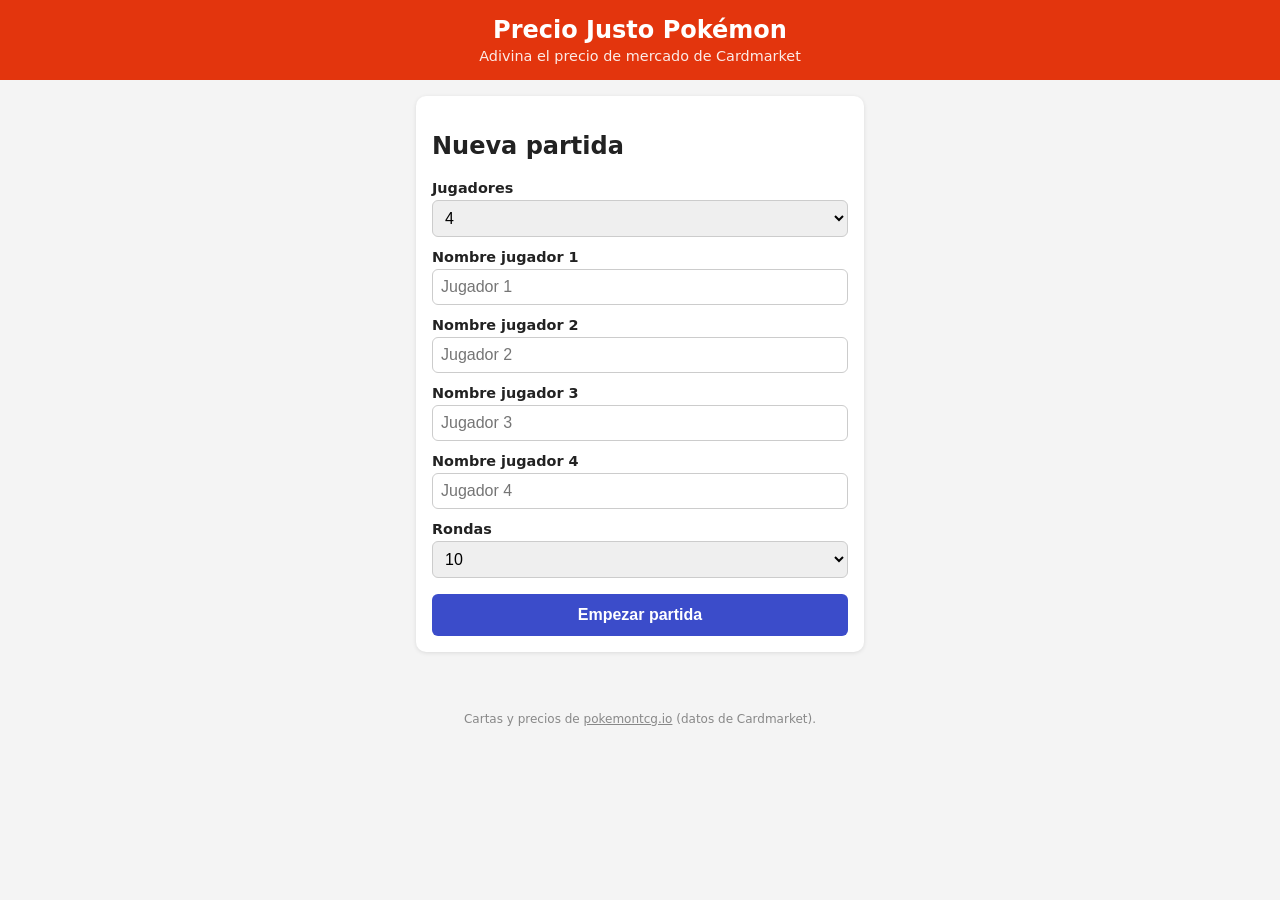
==== pokemon-precio-justo/index.html @ 6783f666 "Añade juego Precio Justo Pokémon Nuevo minijuego estático en pokemon-precio-justo/: adivina el preci" ====
<!DOCTYPE html>
<html lang="es">
<head>
<meta charset="UTF-8">
<meta name="viewport" content="width=device-width, initial-scale=1.0">
<title>Precio Justo Pokémon</title>
<link rel="stylesheet" href="style.css">
</head>
<body>
  <header>
    <h1>Precio Justo Pokémon</h1>
    <p class="subtitle">Adivina el precio de mercado de Cardmarket</p>
  </header>

  <main>
    <section id="screen-setup">
      <h2>Nueva partida</h2>

      <label for="num-players">Jugadores</label>
      <select id="num-players">
        <option value="1">1 (solitario)</option>
        <option value="2">2</option>
        <option value="3">3</option>
        <option value="4" selected>4</option>
      </select>

      <div id="player-names"></div>

      <label for="num-rounds">Rondas</label>
      <select id="num-rounds">
        <option value="5">5</option>
        <option value="10" selected>10</option>
        <option value="15">15</option>
      </select>

      <button id="btn-start">Empezar partida</button>
    </section>

    <section id="screen-round" hidden>
      <p id="round-info"></p>

      <div id="card-area">
        <img id="card-image" alt="Carta Pokémon">
        <div id="card-meta"></div>
      </div>

      <div id="guess-form"></div>

      <button id="btn-reveal">Revelar precio</button>

      <div id="reveal-area" hidden></div>

      <button id="btn-next" hidden>Siguiente carta</button>
    </section>

    <section id="screen-final" hidden>
      <h2>Resultado final</h2>
      <div id="final-ranking"></div>
      <button id="btn-restart">Jugar de nuevo</button>
    </section>

    <div id="error-box" hidden>
      <p id="error-msg"></p>
      <button id="btn-retry">Reintentar</button>
    </div>
  </main>

  <footer>
    <p>Cartas y precios de <a href="https://pokemontcg.io" target="_blank" rel="noopener">pokemontcg.io</a> (datos de Cardmarket).</p>
  </footer>

  <script src="game.js"></script>
</body>
</html>
---- pokemon-precio-justo/style.css ----
* { box-sizing: border-box; }

:root {
  --rojo: #e3350d;
  --amarillo: #ffcb05;
  --azul: #3b4cca;
  --fondo: #f4f4f4;
  --texto: #222;
}

body {
  margin: 0;
  font-family: system-ui, sans-serif;
  background: var(--fondo);
  color: var(--texto);
}

header {
  background: var(--rojo);
  color: #fff;
  padding: 1rem;
  text-align: center;
}

header h1 { margin: 0; font-size: 1.5rem; }
.subtitle { margin: .25rem 0 0; font-size: .9rem; opacity: .9; }

main {
  max-width: 480px;
  margin: 0 auto;
  padding: 1rem;
}

section {
  background: #fff;
  border-radius: 10px;
  padding: 1rem;
  margin-bottom: 1rem;
  box-shadow: 0 1px 4px rgba(0,0,0,.1);
}

label {
  display: block;
  margin-top: .75rem;
  font-weight: 600;
  font-size: .9rem;
}

select, input[type="number"], input[type="text"] {
  width: 100%;
  padding: .5rem;
  margin-top: .25rem;
  border: 1px solid #ccc;
  border-radius: 6px;
  font-size: 1rem;
}

button {
  width: 100%;
  padding: .75rem;
  margin-top: 1rem;
  border: none;
  border-radius: 6px;
  background: var(--azul);
  color: #fff;
  font-size: 1rem;
  font-weight: 600;
  cursor: pointer;
}

button:active { opacity: .85; }

#card-area {
  text-align: center;
}

#card-image {
  max-width: 100%;
  max-height: 360px;
  border-radius: 8px;
}

#card-meta {
  margin-top: .5rem;
  font-size: .9rem;
  color: #555;
}

.guess-row {
  display: flex;
  align-items: center;
  gap: .5rem;
  margin-top: .75rem;
}

.guess-row label {
  flex: 1;
  margin: 0;
}

.guess-row input {
  flex: 1;
  margin: 0;
}

#reveal-area {
  margin-top: 1rem;
  border-top: 1px solid #eee;
  padding-top: 1rem;
}

.result-row {
  display: flex;
  justify-content: space-between;
  padding: .35rem 0;
  border-bottom: 1px solid #f0f0f0;
  font-size: .95rem;
}

.result-row.winner {
  font-weight: 700;
  color: var(--rojo);
}

.real-price {
  font-size: 1.2rem;
  font-weight: 700;
  text-align: center;
  margin-bottom: .5rem;
}

#final-ranking .result-row:first-child {
  font-weight: 700;
  color: var(--rojo);
}

#error-box {
  background: #fff3f3;
  border: 1px solid #e3350d;
  border-radius: 10px;
  padding: 1rem;
  text-align: center;
}

footer {
  text-align: center;
  font-size: .75rem;
  color: #888;
  padding: 1rem;
}

footer a { color: #888; }
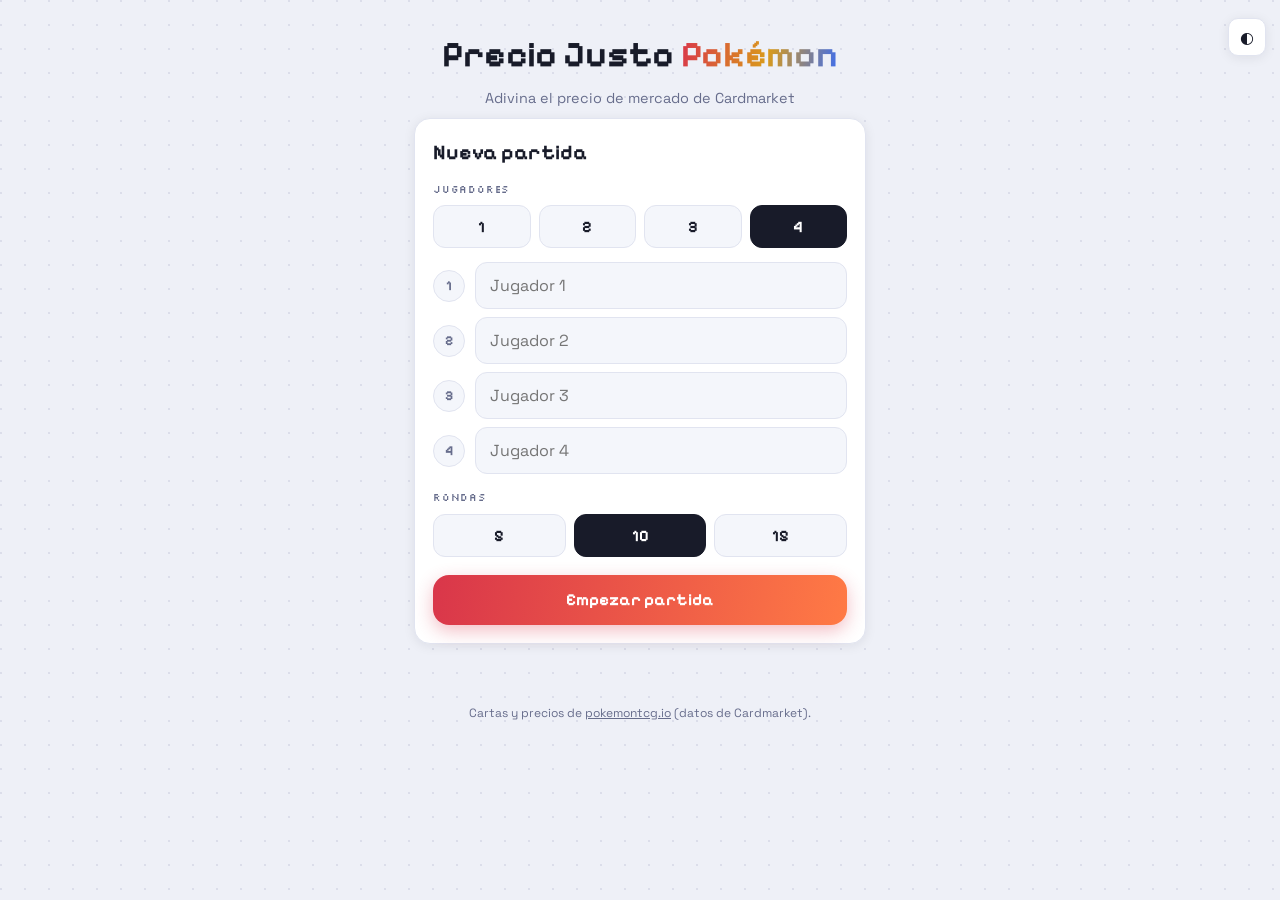
==== commit b85e26d3: "Rediseño visual pro: tokens, tipografía, modo oscuro y marcador Reescribe index.html/style.css con e" ====
--- a/pokemon-precio-justo/index.html
+++ b/pokemon-precio-justo/index.html
@@ -4,64 +4,79 @@
 <meta charset="UTF-8">
 <meta name="viewport" content="width=device-width, initial-scale=1.0">
 <title>Precio Justo Pokémon</title>
+<link rel="icon" href="data:image/svg+xml,%3Csvg xmlns='http://www.w3.org/2000/svg' viewBox='0 0 100 100'%3E%3Ctext y='.9em' font-size='90'%3E%F0%9F%83%8F%3C/text%3E%3C/svg%3E">
+<link rel="preconnect" href="https://fonts.googleapis.com">
+<link rel="preconnect" href="https://fonts.gstatic.com" crossorigin>
+<link href="https://fonts.googleapis.com/css2?family=Pixelify+Sans:wght@400..700&family=Space+Grotesk:wght@400;500;600;700&family=Silkscreen:wght@400;700&display=swap" rel="stylesheet">
 <link rel="stylesheet" href="style.css">
 </head>
 <body>
-  <header>
-    <h1>Precio Justo Pokémon</h1>
-    <p class="subtitle">Adivina el precio de mercado de Cardmarket</p>
+  <header class="topbar">
+    <button id="btn-theme" class="theme-toggle" aria-label="Cambiar tema" title="Cambiar tema">◐</button>
+    <div class="brand">
+      <h1>Precio Justo <span>Pokémon</span></h1>
+      <p class="subtitle">Adivina el precio de mercado de Cardmarket</p>
+    </div>
   </header>
 
   <main>
-    <section id="screen-setup">
+    <section id="screen-setup" class="panel">
       <h2>Nueva partida</h2>
 
-      <label for="num-players">Jugadores</label>
-      <select id="num-players">
-        <option value="1">1 (solitario)</option>
-        <option value="2">2</option>
-        <option value="3">3</option>
-        <option value="4" selected>4</option>
-      </select>
+      <div class="field">
+        <span class="field-label">Jugadores</span>
+        <div id="players-picker" class="segmented" role="group" aria-label="Número de jugadores">
+          <button type="button" class="segmented-option" data-value="1">1</button>
+          <button type="button" class="segmented-option" data-value="2">2</button>
+          <button type="button" class="segmented-option" data-value="3">3</button>
+          <button type="button" class="segmented-option" data-value="4">4</button>
+        </div>
+      </div>
 
-      <div id="player-names"></div>
+      <div id="player-names" class="player-names"></div>
 
-      <label for="num-rounds">Rondas</label>
-      <select id="num-rounds">
-        <option value="5">5</option>
-        <option value="10" selected>10</option>
-        <option value="15">15</option>
-      </select>
+      <div class="field">
+        <span class="field-label">Rondas</span>
+        <div id="rounds-picker" class="segmented" role="group" aria-label="Número de rondas">
+          <button type="button" class="segmented-option" data-value="5">5</button>
+          <button type="button" class="segmented-option" data-value="10">10</button>
+          <button type="button" class="segmented-option" data-value="15">15</button>
+        </div>
+      </div>
 
-      <button id="btn-start">Empezar partida</button>
+      <button id="btn-start" class="btn-cta">Empezar partida</button>
     </section>
 
-    <section id="screen-round" hidden>
-      <p id="round-info"></p>
-
-      <div id="card-area">
-        <img id="card-image" alt="Carta Pokémon">
-        <div id="card-meta"></div>
+    <section id="screen-round" class="panel" hidden>
+      <div class="round-header">
+        <span id="round-badge" class="badge"></span>
+        <div id="scoreboard" class="scoreboard"></div>
       </div>
 
-      <div id="guess-form"></div>
+      <div id="card-area" class="card-area">
+        <div id="card-skeleton" class="skeleton" hidden></div>
+        <img id="card-image" alt="Carta Pokémon" hidden>
+        <div id="card-meta" class="card-meta"></div>
+      </div>
 
-      <button id="btn-reveal">Revelar precio</button>
+      <div id="guess-form" class="guess-form"></div>
 
-      <div id="reveal-area" hidden></div>
+      <button id="btn-reveal" class="btn-cta">Revelar precio</button>
 
-      <button id="btn-next" hidden>Siguiente carta</button>
+      <div id="reveal-area" class="reveal-area" hidden></div>
+
+      <button id="btn-next" class="btn-cta" hidden>Siguiente carta</button>
     </section>
 
-    <section id="screen-final" hidden>
+    <section id="screen-final" class="panel" hidden>
       <h2>Resultado final</h2>
-      <div id="final-ranking"></div>
-      <button id="btn-restart">Jugar de nuevo</button>
+      <div id="final-ranking" class="ranking"></div>
+      <button id="btn-restart" class="btn-cta">Jugar de nuevo</button>
     </section>
 
-    <div id="error-box" hidden>
+    <div id="error-box" class="error-box" hidden>
       <p id="error-msg"></p>
-      <button id="btn-retry">Reintentar</button>
+      <button id="btn-retry" class="btn-secondary">Reintentar</button>
     </div>
   </main>
 
--- a/pokemon-precio-justo/style.css
+++ b/pokemon-precio-justo/style.css
@@ -1,152 +1,426 @@
+:root {
+  --f-display: 'Pixelify Sans', 'Trebuchet MS', system-ui, sans-serif;
+  --f-cuerpo: 'Space Grotesk', system-ui, -apple-system, sans-serif;
+  --f-mini: 'Silkscreen', 'Pixelify Sans', monospace;
+
+  --fondo: #eef0f7;
+  --panel: #ffffff;
+  --panel2: #f4f6fb;
+  --linea: #e1e4f0;
+  --borde-fuerte: #c1c8e2;
+  --tinta: #181b29;
+  --suave: #676d8c;
+  --rojo: #d9364a;
+  --oro: #d99a1b;
+  --verde: #1c9668;
+  --azul: #3c6df0;
+  --radio: 16px;
+  --sombra: 0 2px 12px rgba(24, 27, 41, .08);
+  --sobre-tinta: #ffffff;
+}
+
+@media (prefers-color-scheme: dark) {
+  :root:not([data-tema="claro"]) {
+    --fondo: #12131f;
+    --panel: #1b1d2d;
+    --panel2: #232538;
+    --linea: #313349;
+    --borde-fuerte: #474a68;
+    --tinta: #edeefb;
+    --suave: #9a9fc0;
+    --sombra: 0 2px 14px rgba(0, 0, 0, .4);
+    --sobre-tinta: #12131f;
+  }
+}
+:root[data-tema="oscuro"] {
+  --fondo: #12131f;
+  --panel: #1b1d2d;
+  --panel2: #232538;
+  --linea: #313349;
+  --borde-fuerte: #474a68;
+  --tinta: #edeefb;
+  --suave: #9a9fc0;
+  --sombra: 0 2px 14px rgba(0, 0, 0, .4);
+  --sobre-tinta: #12131f;
+}
+
 * { box-sizing: border-box; }
-
-:root {
-  --rojo: #e3350d;
-  --amarillo: #ffcb05;
-  --azul: #3b4cca;
-  --fondo: #f4f4f4;
-  --texto: #222;
-}
 
 body {
   margin: 0;
-  font-family: system-ui, sans-serif;
-  background: var(--fondo);
-  color: var(--texto);
-}
-
-header {
-  background: var(--rojo);
-  color: #fff;
-  padding: 1rem;
-  text-align: center;
-}
-
-header h1 { margin: 0; font-size: 1.5rem; }
-.subtitle { margin: .25rem 0 0; font-size: .9rem; opacity: .9; }
+  font-family: var(--f-cuerpo);
+  color: var(--tinta);
+  background-color: var(--fondo);
+  background-image: radial-gradient(circle at 1px 1px, rgba(120, 128, 168, .16) 1px, transparent 0);
+  background-size: 24px 24px;
+  min-height: 100vh;
+  line-height: 1.5;
+  -webkit-font-smoothing: antialiased;
+}
+
+button { font-family: inherit; cursor: pointer; border: 0; color: inherit; }
 
 main {
   max-width: 480px;
   margin: 0 auto;
-  padding: 1rem;
-}
-
-section {
-  background: #fff;
+  padding: 0 14px 24px;
+}
+
+.topbar {
+  position: relative;
+  text-align: center;
+  padding: 28px 14px 8px;
+}
+
+.theme-toggle {
+  position: absolute;
+  top: 18px;
+  right: 14px;
+  width: 38px;
+  height: 38px;
+  background: var(--panel);
+  border: 1.5px solid var(--linea);
   border-radius: 10px;
-  padding: 1rem;
-  margin-bottom: 1rem;
-  box-shadow: 0 1px 4px rgba(0,0,0,.1);
-}
-
-label {
+  box-shadow: var(--sombra);
+  font-size: 16px;
+  transition: .14s;
+}
+.theme-toggle:hover { border-color: var(--borde-fuerte); transform: translateY(-1px); }
+
+.brand h1 {
+  margin: 0;
+  font-family: var(--f-display);
+  font-weight: 700;
+  font-size: clamp(26px, 8vw, 36px);
+  letter-spacing: -.3px;
+}
+.brand h1 span {
+  background: linear-gradient(100deg, var(--rojo), var(--oro) 55%, var(--azul));
+  -webkit-background-clip: text;
+  background-clip: text;
+  color: transparent;
+}
+.subtitle {
+  margin: 6px 0 0;
+  color: var(--suave);
+  font-size: .9rem;
+}
+
+.panel {
+  background: var(--panel);
+  border: 1px solid var(--linea);
+  border-radius: var(--radio);
+  box-shadow: var(--sombra);
+  padding: 18px;
+  margin-bottom: 16px;
+}
+
+.panel h2 {
+  margin: 0 0 14px;
+  font-family: var(--f-display);
+  font-size: 1.3rem;
+}
+
+.field { margin-top: 16px; }
+.field:first-of-type { margin-top: 0; }
+.field-label {
   display: block;
-  margin-top: .75rem;
+  font-family: var(--f-mini);
+  font-size: .65rem;
+  letter-spacing: .8px;
+  text-transform: uppercase;
+  color: var(--suave);
+  margin-bottom: 8px;
+}
+
+.segmented {
+  display: flex;
+  gap: 8px;
+  flex-wrap: wrap;
+}
+.segmented-option {
+  flex: 1;
+  min-width: 44px;
+  padding: 11px 4px;
+  background: var(--panel2);
+  border: 1.5px solid var(--linea);
+  border-radius: 12px;
+  font-family: var(--f-display);
+  font-size: 1rem;
+  font-weight: 700;
+  color: var(--tinta);
+  transition: .14s;
+}
+.segmented-option:hover { border-color: var(--borde-fuerte); }
+.segmented-option[aria-pressed="true"] {
+  background: var(--tinta);
+  color: var(--sobre-tinta);
+  border-color: var(--tinta);
+}
+
+.player-names {
+  display: flex;
+  flex-direction: column;
+  gap: 8px;
+  margin-top: 14px;
+}
+.player-name-row {
+  display: flex;
+  align-items: center;
+  gap: 10px;
+}
+.player-avatar {
+  flex: 0 0 32px;
+  width: 32px;
+  height: 32px;
+  display: grid;
+  place-items: center;
+  border-radius: 50%;
+  background: var(--panel2);
+  border: 1.5px solid var(--linea);
+  font-family: var(--f-display);
+  font-weight: 700;
+  font-size: .85rem;
+  color: var(--suave);
+}
+.player-name-row input {
+  flex: 1;
+  min-width: 0;
+}
+
+input[type="text"], input[type="number"] {
+  width: 100%;
+  padding: 12px 14px;
+  font-size: 1rem;
+  font-family: inherit;
+  background: var(--panel2);
+  color: var(--tinta);
+  border: 1.5px solid var(--linea);
+  border-radius: 12px;
+  outline: none;
+}
+input[type="text"]:focus, input[type="number"]:focus { border-color: var(--azul); }
+
+.btn-cta {
+  width: 100%;
+  margin-top: 18px;
+  padding: 15px;
+  font-family: var(--f-display);
+  font-size: 1.05rem;
+  font-weight: 700;
+  color: #fff;
+  background: linear-gradient(100deg, var(--rojo), #ff7a45);
+  border-radius: var(--radio);
+  box-shadow: 0 6px 18px rgba(217, 54, 74, .32);
+  transition: transform .12s, box-shadow .12s;
+}
+.btn-cta:hover { transform: translateY(-1px); }
+.btn-cta:disabled {
+  opacity: .45;
+  box-shadow: none;
+  cursor: not-allowed;
+  transform: none;
+}
+
+.btn-secondary {
+  width: 100%;
+  margin-top: 10px;
+  padding: 12px;
+  font-size: .95rem;
   font-weight: 600;
-  font-size: .9rem;
-}
-
-select, input[type="number"], input[type="text"] {
-  width: 100%;
-  padding: .5rem;
-  margin-top: .25rem;
-  border: 1px solid #ccc;
-  border-radius: 6px;
-  font-size: 1rem;
-}
-
-button {
-  width: 100%;
-  padding: .75rem;
-  margin-top: 1rem;
-  border: none;
-  border-radius: 6px;
-  background: var(--azul);
-  color: #fff;
-  font-size: 1rem;
-  font-weight: 600;
-  cursor: pointer;
-}
-
-button:active { opacity: .85; }
-
-#card-area {
-  text-align: center;
+  background: var(--panel);
+  border: 1.5px solid var(--linea);
+  border-radius: var(--radio);
+  color: var(--tinta);
+}
+.btn-secondary:hover { border-color: var(--borde-fuerte); }
+
+.round-header {
+  display: flex;
+  align-items: center;
+  justify-content: space-between;
+  gap: 10px;
+  margin-bottom: 14px;
+}
+
+.badge {
+  flex: 0 0 auto;
+  font-family: var(--f-mini);
+  font-size: .7rem;
+  letter-spacing: .5px;
+  padding: 6px 10px;
+  border-radius: 999px;
+  background: var(--panel2);
+  border: 1.5px solid var(--linea);
+  color: var(--suave);
+}
+
+.scoreboard {
+  display: flex;
+  gap: 6px;
+  overflow-x: auto;
+  flex: 1;
+  justify-content: flex-end;
+}
+.score-chip {
+  flex: 0 0 auto;
+  display: flex;
+  align-items: center;
+  gap: 5px;
+  padding: 5px 9px;
+  border-radius: 999px;
+  background: var(--panel2);
+  border: 1.5px solid var(--linea);
+  font-size: .75rem;
+  white-space: nowrap;
+}
+.score-chip.leader {
+  border-color: var(--oro);
+  background: rgba(217, 154, 27, .12);
+}
+.score-chip b { font-family: var(--f-display); }
+
+.card-area { text-align: center; }
+
+.card-meta {
+  margin-top: 10px;
+  font-size: .92rem;
+  color: var(--suave);
+  min-height: 1.4em;
 }
 
 #card-image {
   max-width: 100%;
-  max-height: 360px;
-  border-radius: 8px;
-}
-
-#card-meta {
-  margin-top: .5rem;
-  font-size: .9rem;
-  color: #555;
-}
-
+  max-height: 340px;
+  border-radius: 12px;
+  box-shadow: 0 10px 26px rgba(24, 27, 41, .22);
+}
+
+#card-skeleton {
+  width: 245px;
+  max-width: 100%;
+  height: 340px;
+  margin: 0 auto;
+  border-radius: 12px;
+  background: linear-gradient(90deg, var(--panel2) 25%, var(--linea) 50%, var(--panel2) 75%);
+  background-size: 200% 100%;
+  animation: skeleton-pulse 1.4s ease-in-out infinite;
+}
+
+@keyframes skeleton-pulse {
+  0% { background-position: 200% 0; }
+  100% { background-position: -200% 0; }
+}
+
+.guess-form {
+  display: flex;
+  flex-direction: column;
+  gap: 10px;
+  margin-top: 16px;
+}
 .guess-row {
   display: flex;
   align-items: center;
-  gap: .5rem;
-  margin-top: .75rem;
-}
-
+  gap: 10px;
+}
 .guess-row label {
+  flex: 0 0 34%;
+  font-size: .88rem;
+  font-weight: 600;
+  overflow: hidden;
+  text-overflow: ellipsis;
+  white-space: nowrap;
+}
+.guess-row .input-euro {
+  position: relative;
   flex: 1;
-  margin: 0;
-}
-
-.guess-row input {
-  flex: 1;
-  margin: 0;
-}
-
-#reveal-area {
-  margin-top: 1rem;
-  border-top: 1px solid #eee;
-  padding-top: 1rem;
+}
+.guess-row .input-euro::after {
+  content: '€';
+  position: absolute;
+  right: 14px;
+  top: 50%;
+  transform: translateY(-50%);
+  color: var(--suave);
+  pointer-events: none;
+}
+.guess-row input { padding-right: 30px; }
+
+.reveal-area {
+  margin-top: 16px;
+  padding-top: 16px;
+  border-top: 1px dashed var(--linea);
+}
+
+.real-price {
+  text-align: center;
+  margin-bottom: 12px;
+}
+.real-price .label {
+  display: block;
+  font-family: var(--f-mini);
+  font-size: .65rem;
+  letter-spacing: .8px;
+  text-transform: uppercase;
+  color: var(--suave);
+}
+.real-price .amount {
+  font-family: var(--f-display);
+  font-size: 2rem;
+  color: var(--oro);
 }
 
 .result-row {
   display: flex;
+  align-items: center;
   justify-content: space-between;
-  padding: .35rem 0;
-  border-bottom: 1px solid #f0f0f0;
-  font-size: .95rem;
-}
-
+  gap: 10px;
+  padding: 10px 12px;
+  border-radius: 12px;
+  background: var(--panel2);
+  border: 1.5px solid var(--linea);
+  margin-top: 6px;
+  font-size: .92rem;
+}
+.result-row .points {
+  font-family: var(--f-display);
+  font-weight: 700;
+}
 .result-row.winner {
-  font-weight: 700;
-  color: var(--rojo);
-}
-
-.real-price {
-  font-size: 1.2rem;
-  font-weight: 700;
+  border-color: var(--oro);
+  background: rgba(217, 154, 27, .12);
+}
+.result-row.winner .points { color: var(--oro); }
+
+.ranking .result-row {
+  padding: 12px 14px;
+}
+.ranking .result-row:first-child {
+  border-color: var(--oro);
+  background: rgba(217, 154, 27, .14);
+}
+.ranking .rank {
+  font-family: var(--f-display);
+  font-weight: 700;
+  color: var(--suave);
+  margin-right: 8px;
+}
+.ranking .result-row:first-child .rank { color: var(--oro); }
+
+.error-box {
+  background: var(--panel);
+  border: 1.5px solid var(--rojo);
+  border-radius: var(--radio);
+  box-shadow: var(--sombra);
+  padding: 16px;
   text-align: center;
-  margin-bottom: .5rem;
-}
-
-#final-ranking .result-row:first-child {
-  font-weight: 700;
-  color: var(--rojo);
-}
-
-#error-box {
-  background: #fff3f3;
-  border: 1px solid #e3350d;
-  border-radius: 10px;
-  padding: 1rem;
-  text-align: center;
-}
+}
+.error-box p { margin: 0; font-size: .92rem; }
 
 footer {
   text-align: center;
   font-size: .75rem;
-  color: #888;
-  padding: 1rem;
-}
-
-footer a { color: #888; }
+  color: var(--suave);
+  padding: 8px 14px 24px;
+}
+footer a { color: var(--suave); }
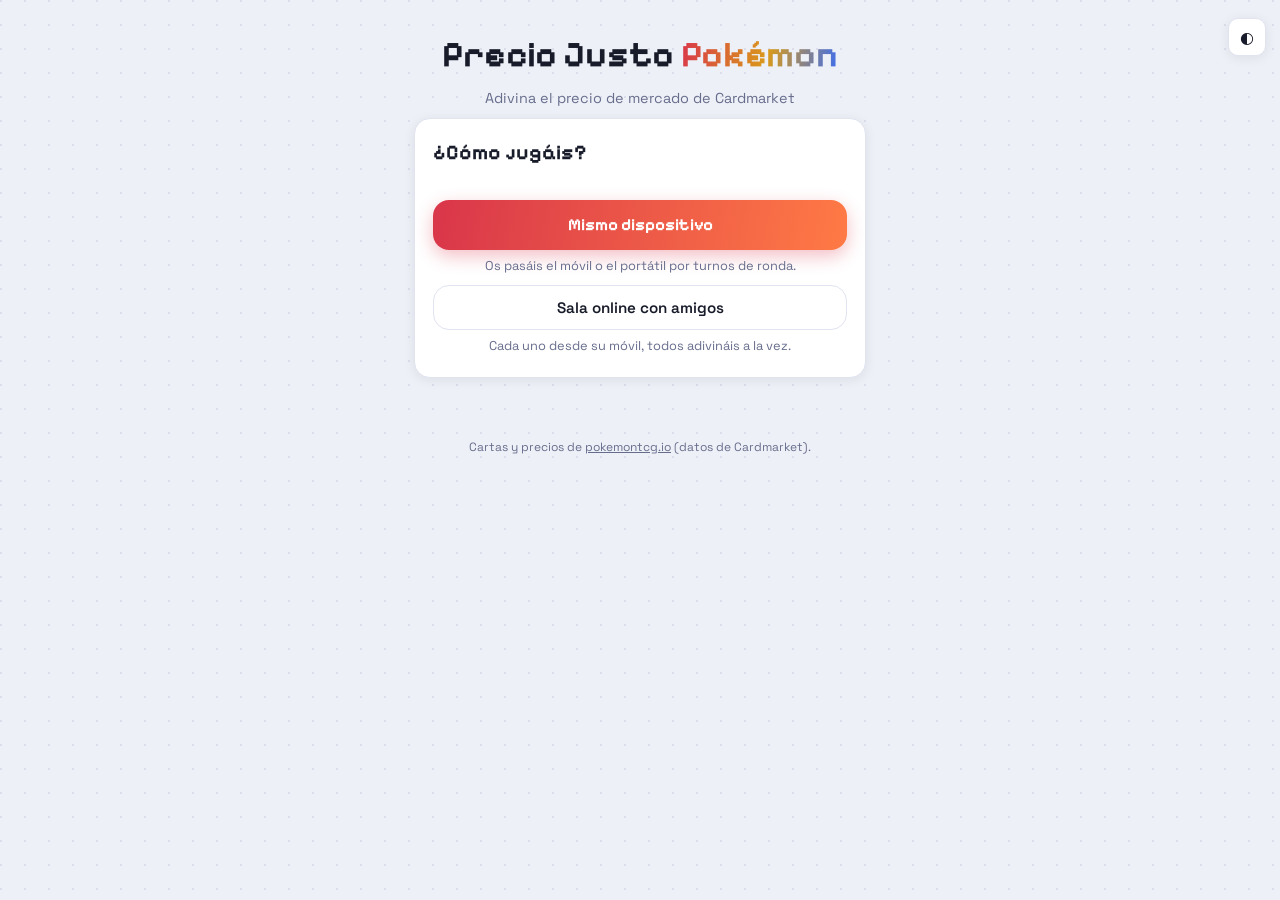
==== commit 83c7b366: "Añade modo sala online (varios dispositivos, simultáneo) Nuevo selector de modo: mismo dispositivo (" ====
--- a/pokemon-precio-justo/index.html
+++ b/pokemon-precio-justo/index.html
@@ -20,7 +20,16 @@
   </header>
 
   <main>
-    <section id="screen-setup" class="panel">
+    <section id="screen-modo" class="panel">
+      <h2>¿Cómo jugáis?</h2>
+      <button id="btn-modo-local" class="btn-cta">Mismo dispositivo</button>
+      <p class="modo-desc">Os pasáis el móvil o el portátil por turnos de ronda.</p>
+      <button id="btn-modo-online" class="btn-secondary">Sala online con amigos</button>
+      <p class="modo-desc">Cada uno desde su móvil, todos adivináis a la vez.</p>
+    </section>
+
+    <section id="screen-setup" class="panel" hidden>
+      <button type="button" id="btn-setup-volver" class="btn-volver">← Cambiar modo</button>
       <h2>Nueva partida</h2>
 
       <div class="field">
@@ -78,6 +87,81 @@
       <p id="error-msg"></p>
       <button id="btn-retry" class="btn-secondary">Reintentar</button>
     </div>
+
+    <!-- Sala online: pantallas independientes de las del modo mismo dispositivo -->
+    <section id="screen-online-setup" class="panel" hidden>
+      <button type="button" id="btn-online-volver" class="btn-volver">← Cambiar modo</button>
+      <h2>Sala online</h2>
+
+      <div class="field">
+        <span class="field-label">Tu nombre</span>
+        <input type="text" id="online-nombre" placeholder="Tu nombre">
+      </div>
+
+      <button id="btn-crear-sala" class="btn-cta">Crear sala nueva</button>
+
+      <div class="separador"><span>o</span></div>
+
+      <div class="field">
+        <span class="field-label">Código de sala</span>
+        <input type="text" id="online-codigo" class="codigo-input" placeholder="ABCD" maxlength="4" autocapitalize="characters">
+      </div>
+      <button id="btn-unirse-sala" class="btn-secondary">Unirse a una sala</button>
+    </section>
+
+    <section id="screen-lobby" class="panel" hidden>
+      <p class="field-label">Código de sala</p>
+      <p id="lobby-codigo" class="codigo-sala"></p>
+
+      <div id="lobby-jugadores" class="lobby-jugadores"></div>
+
+      <div id="lobby-config-host" hidden>
+        <div class="field">
+          <span class="field-label">Rondas</span>
+          <div id="lobby-rondas-picker" class="segmented" role="group" aria-label="Número de rondas">
+            <button type="button" class="segmented-option" data-value="5">5</button>
+            <button type="button" class="segmented-option" data-value="10">10</button>
+            <button type="button" class="segmented-option" data-value="15">15</button>
+          </div>
+        </div>
+        <button id="btn-lobby-empezar" class="btn-cta">Empezar partida</button>
+      </div>
+      <p id="lobby-espera-msg" class="modo-desc" hidden>Esperando a que el anfitrión empiece la partida…</p>
+    </section>
+
+    <section id="screen-online-round" class="panel" hidden>
+      <div class="round-header">
+        <span id="online-round-badge" class="badge"></span>
+        <div id="online-scoreboard" class="scoreboard"></div>
+      </div>
+
+      <div id="online-card-area" class="card-area">
+        <div id="online-card-skeleton" class="skeleton" hidden></div>
+        <img id="online-card-image" alt="Carta Pokémon" hidden>
+        <div id="online-card-meta" class="card-meta"></div>
+      </div>
+
+      <div id="online-guess-form" class="guess-form"></div>
+      <p id="online-espera-respuestas" class="modo-desc" hidden></p>
+
+      <button id="btn-online-enviar" class="btn-cta">Enviar estimación</button>
+
+      <div id="online-reveal-area" class="reveal-area" hidden></div>
+
+      <button id="btn-online-siguiente" class="btn-cta" hidden>Siguiente carta</button>
+      <p id="online-espera-siguiente" class="modo-desc" hidden>Esperando a que el anfitrión pase de ronda…</p>
+    </section>
+
+    <section id="screen-online-final" class="panel" hidden>
+      <h2>Resultado final</h2>
+      <div id="online-final-ranking" class="ranking"></div>
+      <button id="btn-online-restart" class="btn-cta">Volver al inicio</button>
+    </section>
+
+    <div id="online-error-box" class="error-box" hidden>
+      <p id="online-error-msg"></p>
+      <button id="btn-online-retry" class="btn-secondary">Volver a intentar</button>
+    </div>
   </main>
 
   <footer>
@@ -85,5 +169,6 @@
   </footer>
 
   <script src="game.js"></script>
+  <script src="sala.js"></script>
 </body>
 </html>
--- a/pokemon-precio-justo/style.css
+++ b/pokemon-precio-justo/style.css
@@ -424,3 +424,80 @@
   padding: 8px 14px 24px;
 }
 footer a { color: var(--suave); }
+
+/* ── Selector de modo y sala online ───────────────────────────────── */
+.modo-desc {
+  margin: 6px 0 0;
+  font-size: .8rem;
+  color: var(--suave);
+  text-align: center;
+}
+.modo-desc:last-of-type { margin-bottom: 4px; }
+
+.btn-volver {
+  background: none;
+  padding: 0;
+  margin-bottom: 12px;
+  font-size: .82rem;
+  font-weight: 600;
+  color: var(--suave);
+}
+.btn-volver:hover { color: var(--tinta); }
+
+.separador {
+  display: flex;
+  align-items: center;
+  gap: 10px;
+  margin: 18px 0;
+  color: var(--suave);
+  font-size: .8rem;
+}
+.separador::before, .separador::after {
+  content: '';
+  flex: 1;
+  height: 1px;
+  background: var(--linea);
+}
+
+.codigo-input {
+  text-align: center;
+  font-family: var(--f-mini);
+  font-size: 1.3rem;
+  letter-spacing: 6px;
+  text-transform: uppercase;
+}
+
+.codigo-sala {
+  text-align: center;
+  font-family: var(--f-mini);
+  font-size: 2rem;
+  letter-spacing: 8px;
+  color: var(--azul);
+  margin: 4px 0 18px;
+}
+
+.lobby-jugadores {
+  display: flex;
+  flex-direction: column;
+  gap: 8px;
+  margin-bottom: 18px;
+}
+.lobby-jugador {
+  display: flex;
+  align-items: center;
+  justify-content: space-between;
+  padding: 10px 14px;
+  border-radius: 12px;
+  background: var(--panel2);
+  border: 1.5px solid var(--linea);
+  font-size: .92rem;
+}
+.punto-estado {
+  width: 9px;
+  height: 9px;
+  border-radius: 50%;
+  background: var(--verde);
+  flex: 0 0 auto;
+}
+.lobby-jugador.desconectado { opacity: .55; }
+.lobby-jugador.desconectado .punto-estado { background: var(--suave); }
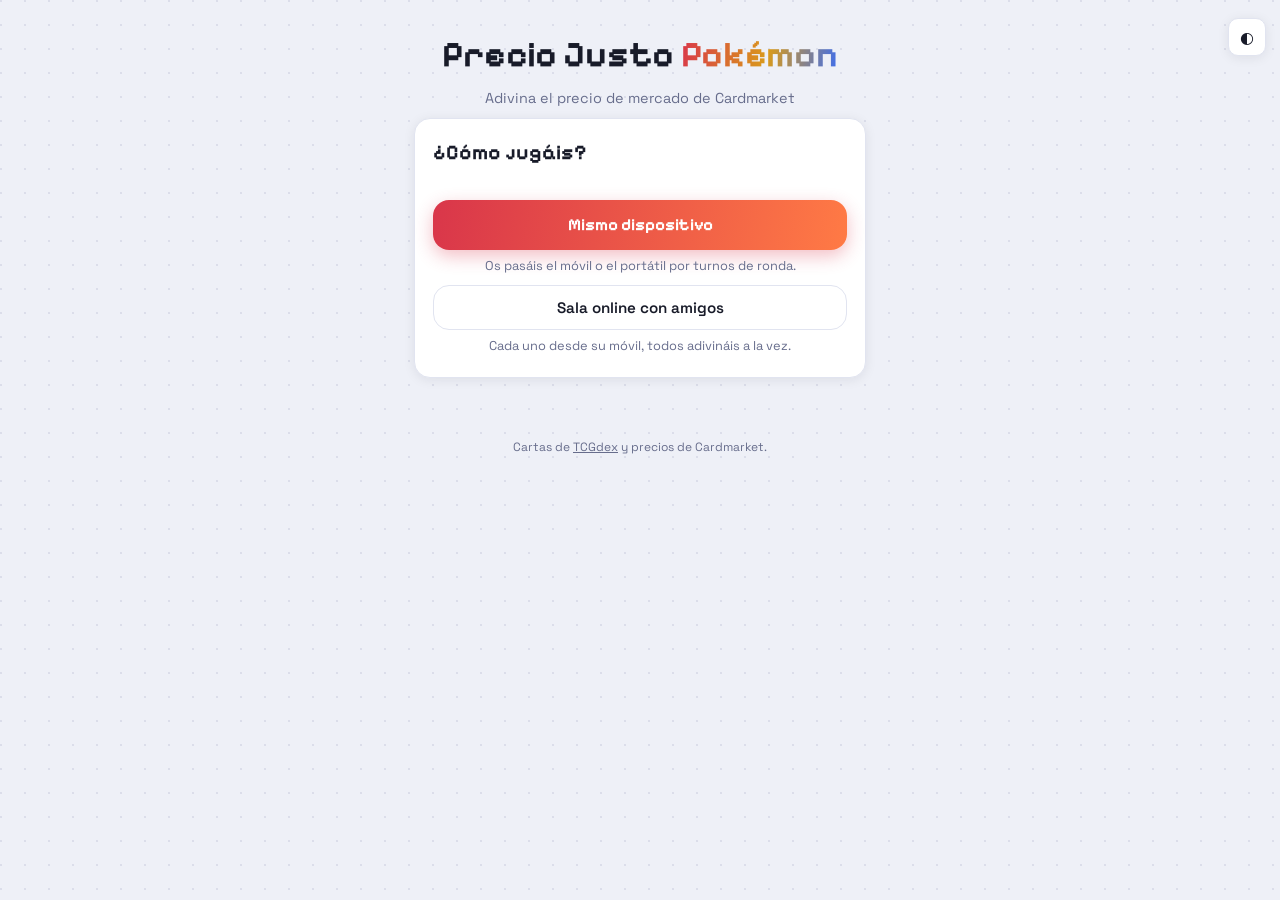
==== commit 4a5dbd35: "Migrate card data and Cardmarket prices to TCGdex" ====
--- a/pokemon-precio-justo/index.html
+++ b/pokemon-precio-justo/index.html
@@ -165,7 +165,7 @@
   </main>
 
   <footer>
-    <p>Cartas y precios de <a href="https://pokemontcg.io" target="_blank" rel="noopener">pokemontcg.io</a> (datos de Cardmarket).</p>
+    <p>Cartas de <a href="https://tcgdex.dev" target="_blank" rel="noopener">TCGdex</a> y precios de Cardmarket.</p>
   </footer>
 
   <script src="game.js"></script>
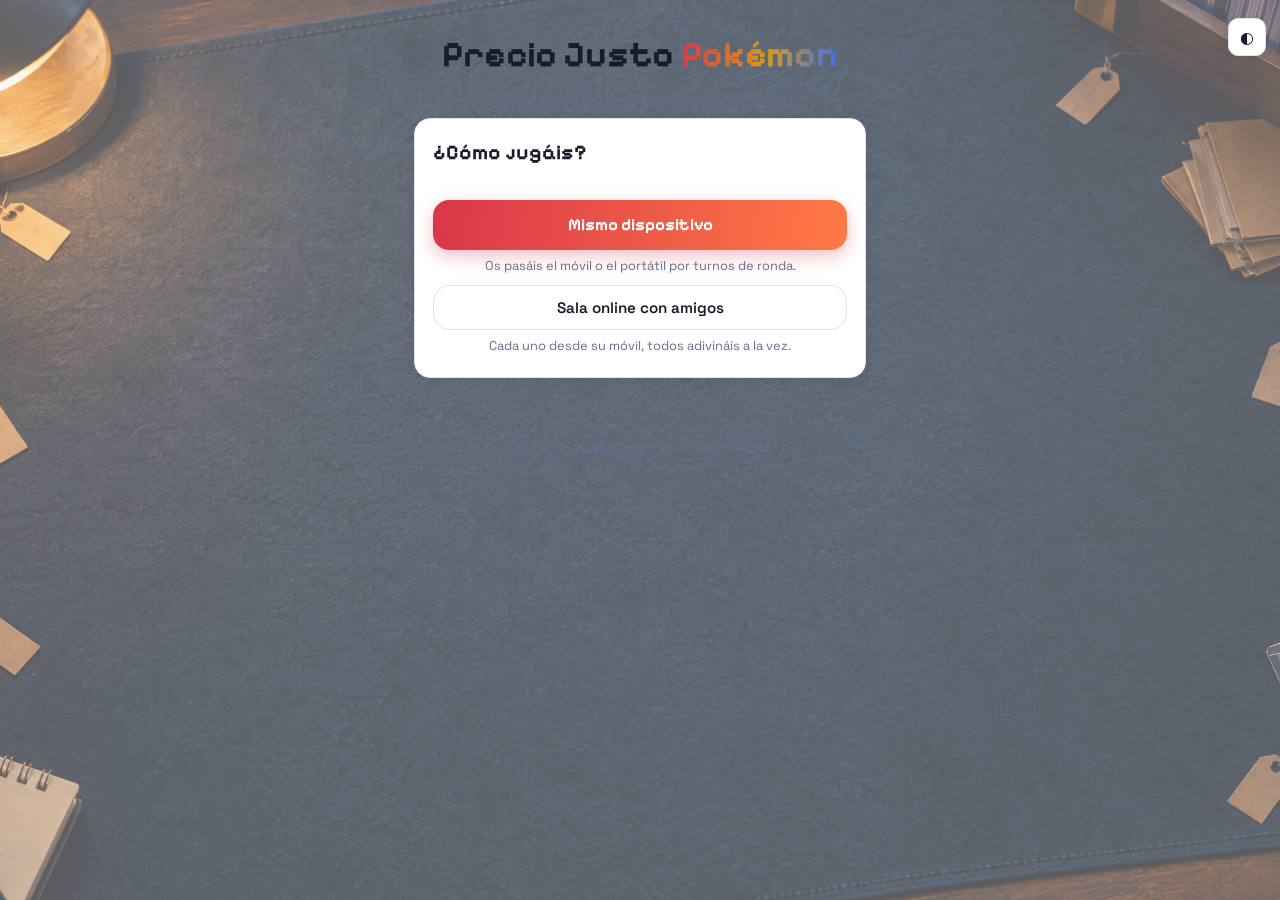
==== commit fa200868: "Refresh background asset cache key" ====
--- a/pokemon-precio-justo/index.html
+++ b/pokemon-precio-justo/index.html
@@ -8,7 +8,7 @@
 <link rel="preconnect" href="https://fonts.googleapis.com">
 <link rel="preconnect" href="https://fonts.gstatic.com" crossorigin>
 <link href="https://fonts.googleapis.com/css2?family=Pixelify+Sans:wght@400..700&family=Space+Grotesk:wght@400;500;600;700&family=Silkscreen:wght@400;700&display=swap" rel="stylesheet">
-<link rel="stylesheet" href="style.css">
+<link rel="stylesheet" href="style.css?v=fa4e475">
 </head>
 <body>
   <header class="topbar">
--- a/pokemon-precio-justo/style.css
+++ b/pokemon-precio-justo/style.css
@@ -44,6 +44,12 @@
   --sobre-tinta: #12131f;
 }
 
+:root[data-tema="oscuro"] body {
+  background-image:
+    linear-gradient(rgba(13, 18, 35, .56), rgba(13, 18, 35, .56)),
+    url('assets/fondo-tcg-market-a.jpg');
+}
+
 * { box-sizing: border-box; }
 
 body {
@@ -51,8 +57,12 @@
   font-family: var(--f-cuerpo);
   color: var(--tinta);
   background-color: var(--fondo);
-  background-image: radial-gradient(circle at 1px 1px, rgba(120, 128, 168, .16) 1px, transparent 0);
-  background-size: 24px 24px;
+  background-image:
+    linear-gradient(rgba(238, 240, 247, .38), rgba(238, 240, 247, .38)),
+    url('assets/fondo-tcg-market-a.jpg');
+  background-size: cover;
+  background-position: center;
+  background-attachment: fixed;
   min-height: 100vh;
   line-height: 1.5;
   -webkit-font-smoothing: antialiased;
@@ -280,7 +290,21 @@
 }
 .score-chip b { font-family: var(--f-display); }
 
-.card-area { text-align: center; }
+.card-area {
+  text-align: center;
+  max-width: 100%;
+  overflow: hidden;
+}
+
+.card-area img {
+  display: block;
+  width: auto;
+  max-width: 100%;
+  height: auto;
+  max-height: min(62vh, 520px);
+  object-fit: contain;
+  margin: 0 auto;
+}
 
 .card-meta {
   margin-top: 10px;
@@ -290,8 +314,6 @@
 }
 
 #card-image {
-  max-width: 100%;
-  max-height: 340px;
   border-radius: 12px;
   box-shadow: 0 10px 26px rgba(24, 27, 41, .22);
 }
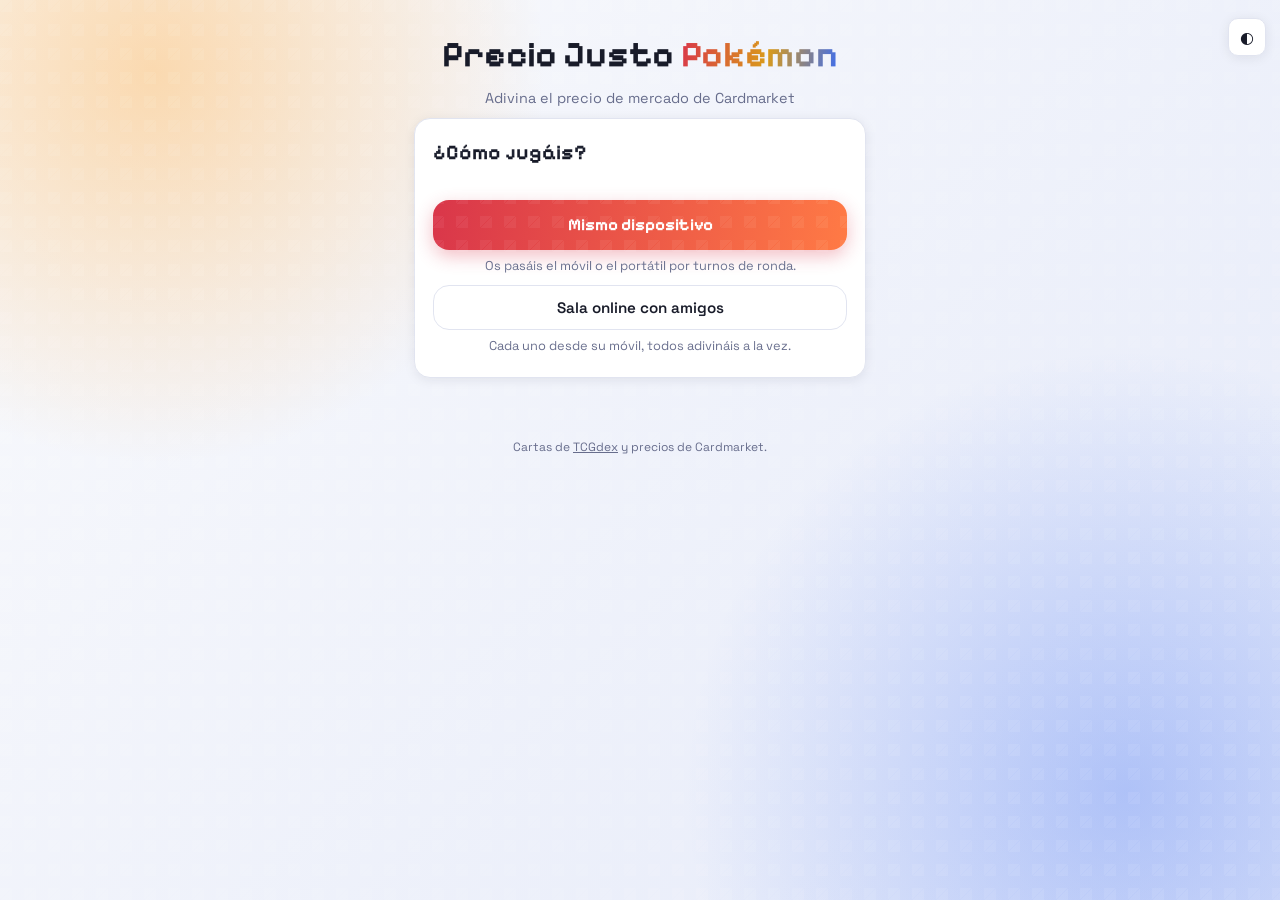
==== commit b214bcbc: "Revert "Refresh background asset cache key" This reverts commit fa2008686323fd6e5c220d563e691841c2ef" ====
--- a/pokemon-precio-justo/index.html
+++ b/pokemon-precio-justo/index.html
@@ -8,7 +8,7 @@
 <link rel="preconnect" href="https://fonts.googleapis.com">
 <link rel="preconnect" href="https://fonts.gstatic.com" crossorigin>
 <link href="https://fonts.googleapis.com/css2?family=Pixelify+Sans:wght@400..700&family=Space+Grotesk:wght@400;500;600;700&family=Silkscreen:wght@400;700&display=swap" rel="stylesheet">
-<link rel="stylesheet" href="style.css?v=fa4e475">
+<link rel="stylesheet" href="style.css">
 </head>
 <body>
   <header class="topbar">
--- a/pokemon-precio-justo/style.css
+++ b/pokemon-precio-justo/style.css
@@ -46,8 +46,9 @@
 
 :root[data-tema="oscuro"] body {
   background-image:
-    linear-gradient(rgba(13, 18, 35, .56), rgba(13, 18, 35, .56)),
-    url('assets/fondo-tcg-market-a.jpg');
+    radial-gradient(circle at 12% 8%, rgba(255, 142, 54, .18) 0, rgba(255, 142, 54, 0) 28%),
+    radial-gradient(circle at 88% 88%, rgba(60, 109, 240, .25) 0, rgba(60, 109, 240, 0) 32%),
+    linear-gradient(135deg, #111527, #191d35);
 }
 
 * { box-sizing: border-box; }
@@ -58,14 +59,26 @@
   color: var(--tinta);
   background-color: var(--fondo);
   background-image:
-    linear-gradient(rgba(238, 240, 247, .38), rgba(238, 240, 247, .38)),
-    url('assets/fondo-tcg-market-a.jpg');
-  background-size: cover;
-  background-position: center;
+    radial-gradient(circle at 12% 8%, rgba(255, 174, 70, .42) 0, rgba(255, 174, 70, 0) 28%),
+    radial-gradient(circle at 88% 88%, rgba(65, 112, 244, .34) 0, rgba(65, 112, 244, 0) 32%),
+    linear-gradient(135deg, rgba(255, 255, 255, .66), rgba(226, 232, 250, .72));
   background-attachment: fixed;
   min-height: 100vh;
   line-height: 1.5;
   -webkit-font-smoothing: antialiased;
+}
+
+body::before {
+  content: '';
+  position: fixed;
+  inset: 0;
+  pointer-events: none;
+  opacity: .22;
+  background-image: linear-gradient(135deg, rgba(255, 255, 255, .7) 25%, transparent 25%),
+    linear-gradient(315deg, rgba(255, 255, 255, .7) 25%, transparent 25%);
+  background-position: 0 0, 12px 12px;
+  background-size: 24px 24px;
+  mix-blend-mode: soft-light;
 }
 
 button { font-family: inherit; cursor: pointer; border: 0; color: inherit; }
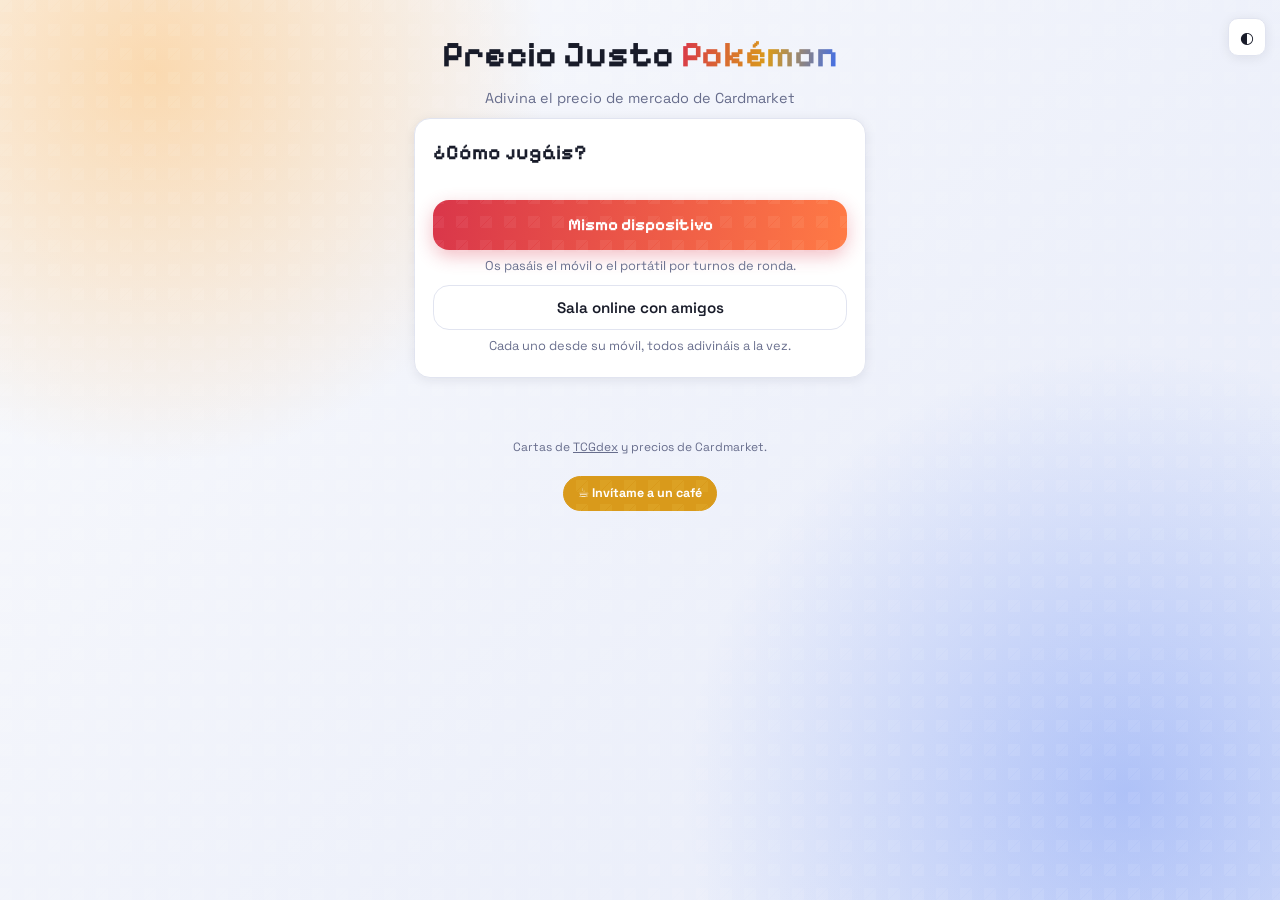
==== commit 811f41d5: "feat: add coffee link to Precio Justo" ====
--- a/pokemon-precio-justo/index.html
+++ b/pokemon-precio-justo/index.html
@@ -166,6 +166,7 @@
 
   <footer>
     <p>Cartas de <a href="https://tcgdex.dev" target="_blank" rel="noopener">TCGdex</a> y precios de Cardmarket.</p>
+    <a class="cafe" href="https://ko-fi.com/soypalo" target="_blank" rel="noopener noreferrer">☕ Invítame a un café</a>
   </footer>
 
   <script src="game.js"></script>
--- a/pokemon-precio-justo/style.css
+++ b/pokemon-precio-justo/style.css
@@ -459,6 +459,14 @@
   padding: 8px 14px 24px;
 }
 footer a { color: var(--suave); }
+footer .cafe {
+  display: inline-flex; align-items: center; justify-content: center; gap: 6px;
+  margin-top: 8px; padding: 7px 14px; width: fit-content;
+  background: var(--oro); border: 1px solid var(--oro); border-radius: 30px;
+  color: #fff; font-size: 12.5px; font-weight: 700; text-decoration: none;
+  transition: .14s;
+}
+footer .cafe:hover { filter: brightness(1.08); transform: translateY(-1px); }
 
 /* ── Selector de modo y sala online ───────────────────────────────── */
 .modo-desc {
